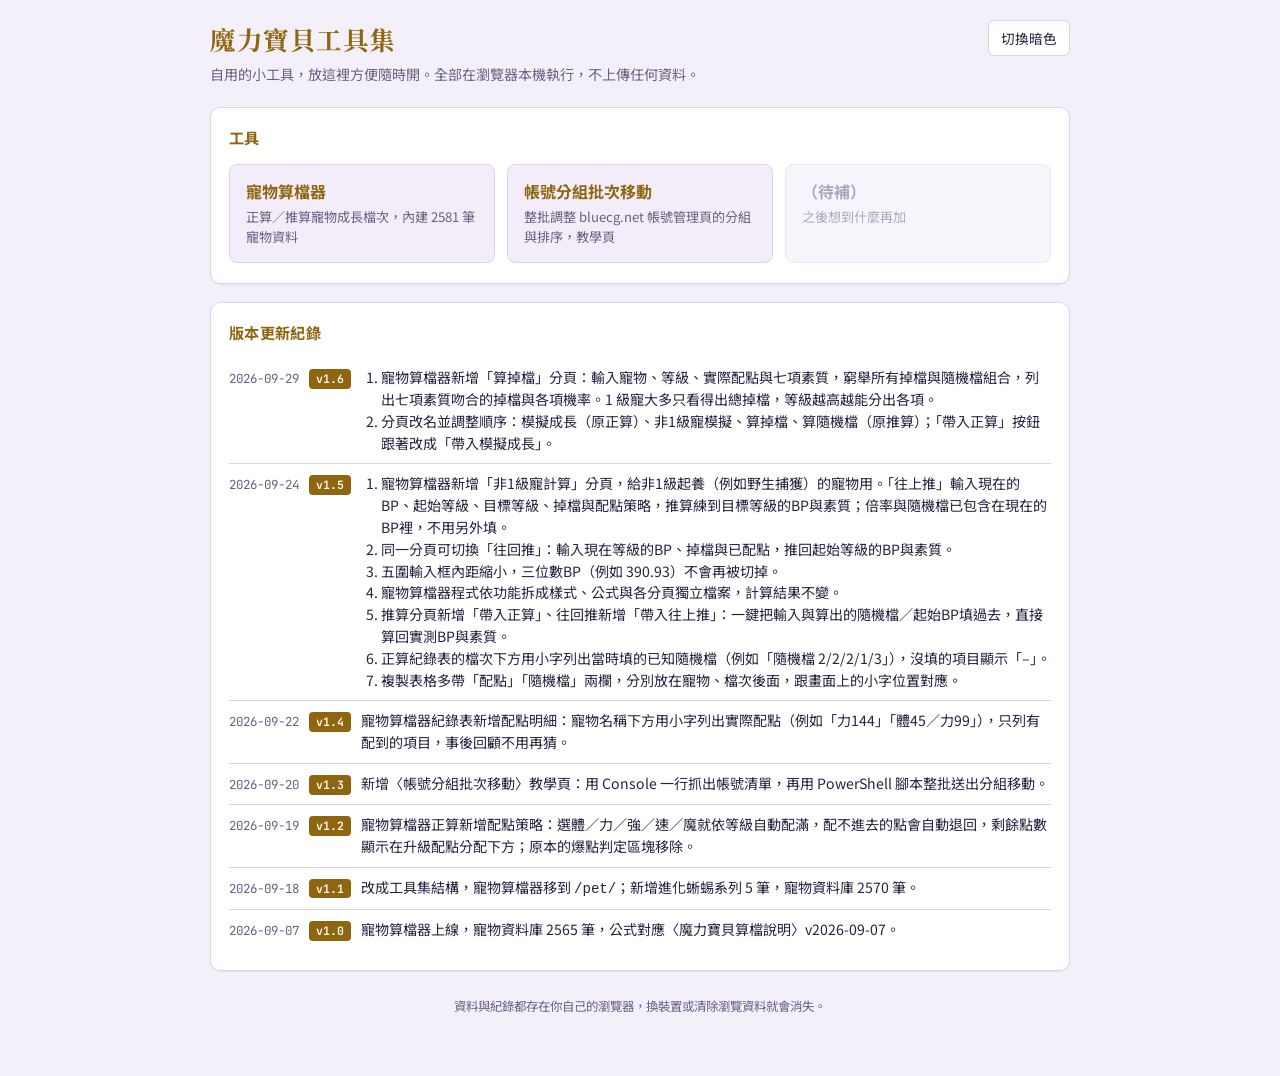
==== index.html @ f2b08b4a "Move today's changes into a new v1.6 changelog entry Co-Authored-By: Claude Opus 5.5 <noreply@anthro" ====
<!DOCTYPE html>
<html lang="zh-Hant">
<head>
<meta charset="UTF-8">
<meta name="viewport" content="width=device-width, initial-scale=1.0">
<title>魔力寶貝工具集</title>
<link rel="preconnect" href="https://fonts.googleapis.com">
<link href="https://fonts.googleapis.com/css2?family=Noto+Serif+TC:wght@600;700&family=Noto+Sans+TC:wght@400;500;700&family=JetBrains+Mono:wght@400;600&display=swap" rel="stylesheet">
<style>
  /* 明亮（預設）—— 與各工具共用同一組色票 */
  :root{
    --bg:#f4f0f9;
    --panel:#ffffff;
    --panel-2:#f2edf9;
    --line:#dcd2ea;
    --text:#2a2140;
    --muted:#6a5f85;
    --gold:#8f6510;
    --gold-hover:#7a550a;
    --on-gold:#ffffff;
    --teal:#1c7a4a;
    --shadow:0 1px 2px rgba(42,33,64,.07);
    --mono:'JetBrains Mono', monospace;
  }
  :root[data-app-theme="dark"]{
    --bg:#211a2e;
    --panel:#2b2240;
    --panel-2:#332950;
    --line:#473a63;
    --text:#f1ecf7;
    --muted:#a99dc4;
    --gold:#e0b74c;
    --gold-hover:#eec765;
    --on-gold:#211a2e;
    --teal:#6fcf97;
    --shadow:none;
  }
  *{box-sizing:border-box;}
  body{
    margin:0;
    background:var(--bg);
    color:var(--text);
    font-family:'Noto Sans TC', system-ui, sans-serif;
    line-height:1.55;
    padding:20px 14px 60px;
  }
  .wrap{max-width:860px;margin:0 auto;}
  .page-head{display:flex;align-items:flex-start;justify-content:space-between;gap:16px;flex-wrap:wrap;margin-bottom:22px;}
  header h1{
    font-family:'Noto Serif TC', serif;
    font-size:1.6rem;margin:0 0 4px;
    color:var(--gold);letter-spacing:.02em;
  }
  header p{margin:0;color:var(--muted);font-size:.88rem;}
  .btn{
    background:var(--panel);border:1px solid var(--line);color:var(--text);
    font-family:'Noto Sans TC',sans-serif;font-size:.85rem;
    border-radius:6px;padding:7px 12px;cursor:pointer;
  }
  .btn:hover{border-color:var(--gold);color:var(--gold);}
  .card{
    background:var(--panel);
    border:1px solid var(--line);
    border-radius:10px;
    box-shadow:var(--shadow);
    padding:18px 18px 20px;
    margin-bottom:18px;
  }
  .card h2{
    font-size:.95rem;margin:0 0 14px;color:var(--gold);
    font-weight:700;letter-spacing:.02em;
  }
  /* 工具清單 */
  .tools{display:grid;grid-template-columns:repeat(auto-fill,minmax(240px,1fr));gap:12px;}
  .tool{
    display:block;text-decoration:none;color:inherit;
    background:var(--panel-2);
    border:1px solid var(--line);
    border-radius:8px;padding:14px 16px;
    transition:border-color .12s, transform .12s;
  }
  .tool:hover{border-color:var(--gold);transform:translateY(-1px);}
  .tool .name{font-weight:700;font-size:1rem;color:var(--gold);margin-bottom:3px;}
  .tool .desc{font-size:.82rem;color:var(--muted);}
  .tool.soon{opacity:.55;cursor:default;pointer-events:none;}
  .tool.soon .name{color:var(--muted);}
  /* 版本更新紀錄 */
  .log{list-style:none;margin:0;padding:0;}
  .log > li{
    display:grid;grid-template-columns:auto auto 1fr;gap:10px;
    align-items:baseline;
    padding:9px 0;border-top:1px solid var(--line);
  }
  .log > li:first-child{border-top:none;}
  .log .date{font-family:var(--mono);font-size:.78rem;color:var(--muted);white-space:nowrap;}
  .log .ver{
    font-family:var(--mono);font-size:.72rem;font-weight:600;
    color:var(--on-gold);background:var(--gold);
    border-radius:4px;padding:1px 7px;white-space:nowrap;
  }
  .log .what{font-size:.88rem;}
  .log .what ol{margin:0;padding-left:1.4em;}
  @media (max-width:520px){
    .log > li{grid-template-columns:auto 1fr;}
    .log .what{grid-column:1 / -1;}
  }
  footer{margin-top:26px;color:var(--muted);font-size:.78rem;text-align:center;}
  footer a{color:var(--muted);}
</style>
<script>
  // 在繪製前套用主題，避免閃一下白底；與各工具共用同一個 key
  (function(){
    var t = 'light';
    try { t = localStorage.getItem('moli-calc-theme') || 'light'; } catch (e) {}
    document.documentElement.setAttribute('data-app-theme', t);
  })();
</script>
</head>
<body>
<div class="wrap">

  <div class="page-head">
    <header>
      <h1>魔力寶貝工具集</h1>
      <p>自用的小工具，放這裡方便隨時開。全部在瀏覽器本機執行，不上傳任何資料。</p>
    </header>
    <button type="button" class="btn" id="theme-toggle">切換暗色</button>
  </div>

  <div class="card">
    <h2>工具</h2>
    <div class="tools">
      <a class="tool" href="./pet/">
        <div class="name">寵物算檔器</div>
        <div class="desc">正算／推算寵物成長檔次，內建 2581 筆寵物資料</div>
      </a>
      <a class="tool" href="./account-move/">
        <div class="name">帳號分組批次移動</div>
        <div class="desc">整批調整 bluecg.net 帳號管理頁的分組與排序，教學頁</div>
      </a>
      <div class="tool soon">
        <div class="name">（待補）</div>
        <div class="desc">之後想到什麼再加</div>
      </div>
    </div>
  </div>

  <div class="card">
    <h2>版本更新紀錄</h2>
    <ul class="log">
      <li>
        <span class="date">2026-09-29</span>
        <span class="ver">v1.6</span>
        <div class="what">
          <ol>
            <li>寵物算檔器新增「算掉檔」分頁：輸入寵物、等級、實際配點與七項素質，窮舉所有掉檔與隨機檔組合，列出七項素質吻合的掉檔與各項機率。1 級寵大多只看得出總掉檔，等級越高越能分出各項。</li>
            <li>分頁改名並調整順序：模擬成長（原正算）、非1級寵模擬、算掉檔、算隨機檔（原推算）；「帶入正算」按鈕跟著改成「帶入模擬成長」。</li>
          </ol>
        </div>
      </li>
      <li>
        <span class="date">2026-09-24</span>
        <span class="ver">v1.5</span>
        <div class="what">
          <ol>
            <li>寵物算檔器新增「非1級寵計算」分頁，給非1級起養（例如野生捕獲）的寵物用。「往上推」輸入現在的BP、起始等級、目標等級、掉檔與配點策略，推算練到目標等級的BP與素質；倍率與隨機檔已包含在現在的BP裡，不用另外填。</li>
            <li>同一分頁可切換「往回推」：輸入現在等級的BP、掉檔與已配點，推回起始等級的BP與素質。</li>
            <li>五圍輸入框內距縮小，三位數BP（例如 390.93）不會再被切掉。</li>
            <li>寵物算檔器程式依功能拆成樣式、公式與各分頁獨立檔案，計算結果不變。</li>
            <li>推算分頁新增「帶入正算」、往回推新增「帶入往上推」：一鍵把輸入與算出的隨機檔／起始BP填過去，直接算回實測BP與素質。</li>
            <li>正算紀錄表的檔次下方用小字列出當時填的已知隨機檔（例如「隨機檔 2/2/2/1/3」），沒填的項目顯示「–」。</li>
            <li>複製表格多帶「配點」「隨機檔」兩欄，分別放在寵物、檔次後面，跟畫面上的小字位置對應。</li>
          </ol>
        </div>
      </li>
      <li>
        <span class="date">2026-09-22</span>
        <span class="ver">v1.4</span>
        <span class="what">寵物算檔器紀錄表新增配點明細：寵物名稱下方用小字列出實際配點（例如「力144」「體45／力99」），只列有配到的項目，事後回顧不用再猜。</span>
      </li>
      <li>
        <span class="date">2026-09-20</span>
        <span class="ver">v1.3</span>
        <span class="what">新增〈帳號分組批次移動〉教學頁：用 Console 一行抓出帳號清單，再用 PowerShell 腳本整批送出分組移動。</span>
      </li>
      <li>
        <span class="date">2026-09-19</span>
        <span class="ver">v1.2</span>
        <span class="what">寵物算檔器正算新增配點策略：選體／力／強／速／魔就依等級自動配滿，配不進去的點會自動退回，剩餘點數顯示在升級配點分配下方；原本的爆點判定區塊移除。</span>
      </li>
      <li>
        <span class="date">2026-09-18</span>
        <span class="ver">v1.1</span>
        <span class="what">改成工具集結構，寵物算檔器移到 <code>/pet/</code>；新增進化蜥蜴系列 5 筆，寵物資料庫 2570 筆。</span>
      </li>
      <li>
        <span class="date">2026-09-07</span>
        <span class="ver">v1.0</span>
        <span class="what">寵物算檔器上線，寵物資料庫 2565 筆，公式對應〈魔力寶貝算檔說明〉v2026-09-07。</span>
      </li>
    </ul>
  </div>

  <footer>
    資料與紀錄都存在你自己的瀏覽器，換裝置或清除瀏覽資料就會消失。
  </footer>

</div>

<script>
const THEME_KEY = 'moli-calc-theme';
function applyTheme(t){
  document.documentElement.setAttribute('data-app-theme', t);
  document.getElementById('theme-toggle').textContent = (t === 'dark') ? '切換亮色' : '切換暗色';
}
let theme = 'light';
try { theme = localStorage.getItem(THEME_KEY) || 'light'; } catch (e) { theme = 'light'; }
document.getElementById('theme-toggle').addEventListener('click', () => {
  theme = (theme === 'dark') ? 'light' : 'dark';
  try { localStorage.setItem(THEME_KEY, theme); } catch (e) { /* 無法保存時仍可切換 */ }
  applyTheme(theme);
});
applyTheme(theme);
</script>
</body>
</html>
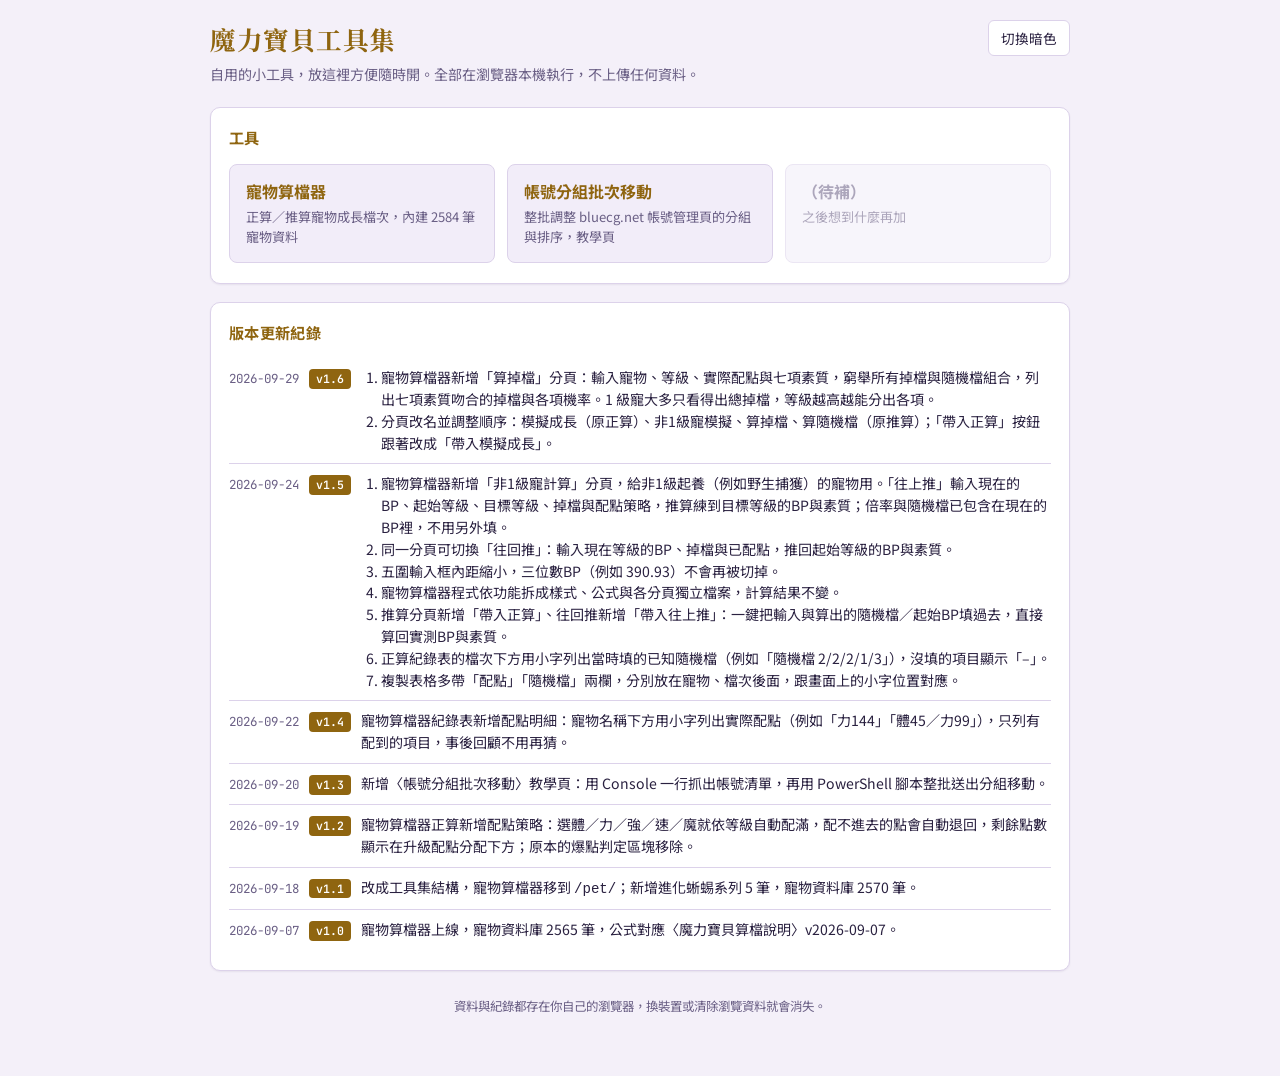
==== commit 18142ba4: "Add three more pets to the pet database Co-Authored-By: Claude Opus 5.5 <noreply@anthropic.com>" ====
--- a/index.html
+++ b/index.html
@@ -132,7 +132,7 @@
     <div class="tools">
       <a class="tool" href="./pet/">
         <div class="name">寵物算檔器</div>
-        <div class="desc">正算／推算寵物成長檔次，內建 2581 筆寵物資料</div>
+        <div class="desc">正算／推算寵物成長檔次，內建 2584 筆寵物資料</div>
       </a>
       <a class="tool" href="./account-move/">
         <div class="name">帳號分組批次移動</div>
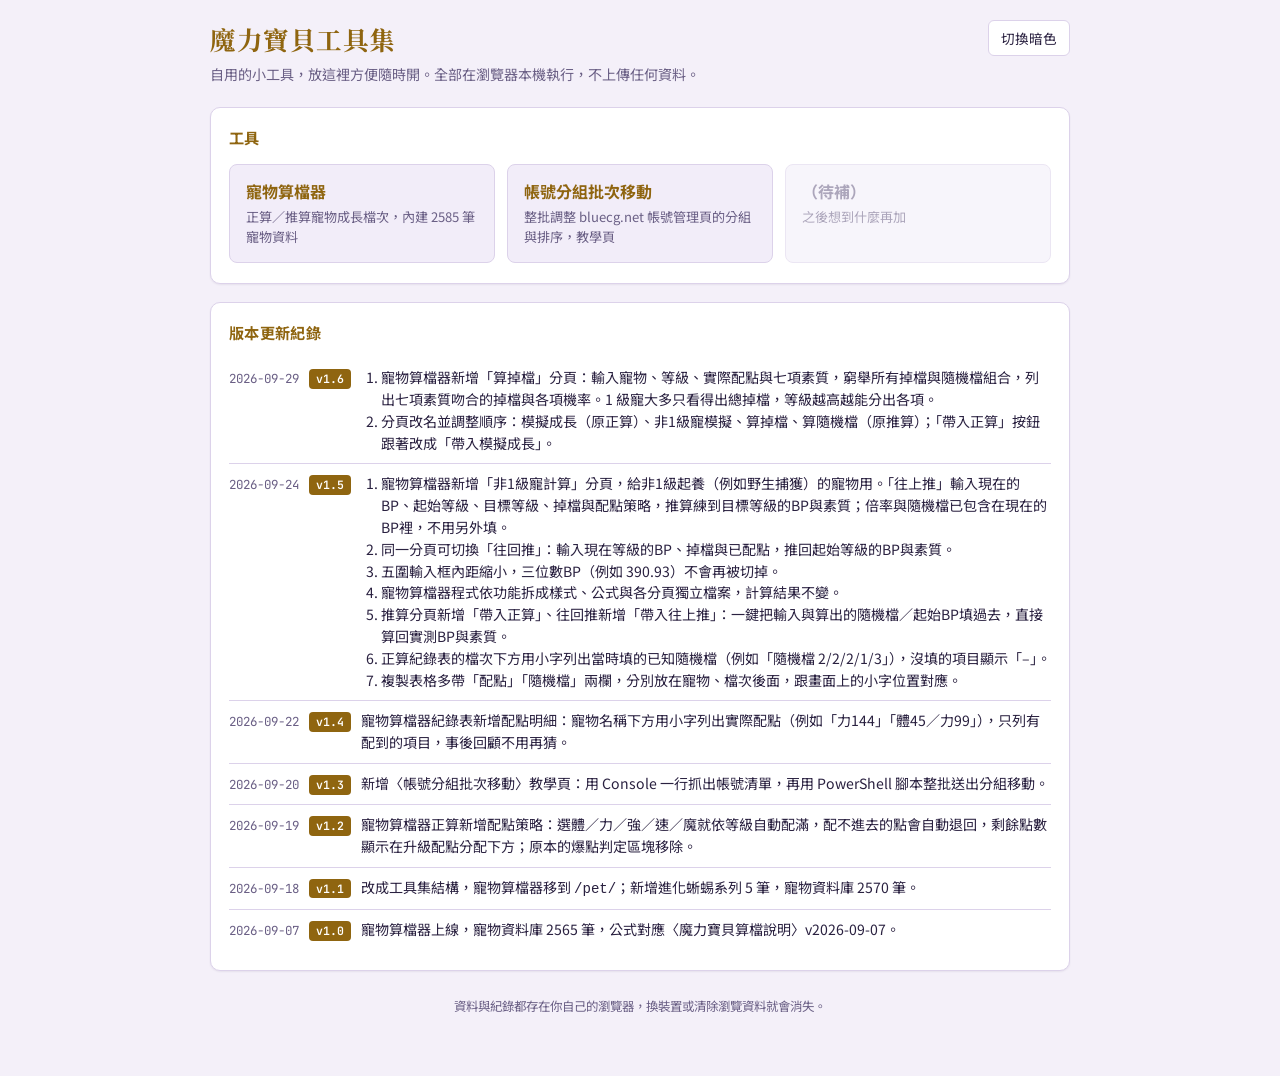
==== commit d2c235e7: "Add one more pet and sync the pet page count Co-Authored-By: Claude Opus 5.5 <noreply@anthropic.com>" ====
--- a/index.html
+++ b/index.html
@@ -132,7 +132,7 @@
     <div class="tools">
       <a class="tool" href="./pet/">
         <div class="name">寵物算檔器</div>
-        <div class="desc">正算／推算寵物成長檔次，內建 2584 筆寵物資料</div>
+        <div class="desc">正算／推算寵物成長檔次，內建 2585 筆寵物資料</div>
       </a>
       <a class="tool" href="./account-move/">
         <div class="name">帳號分組批次移動</div>
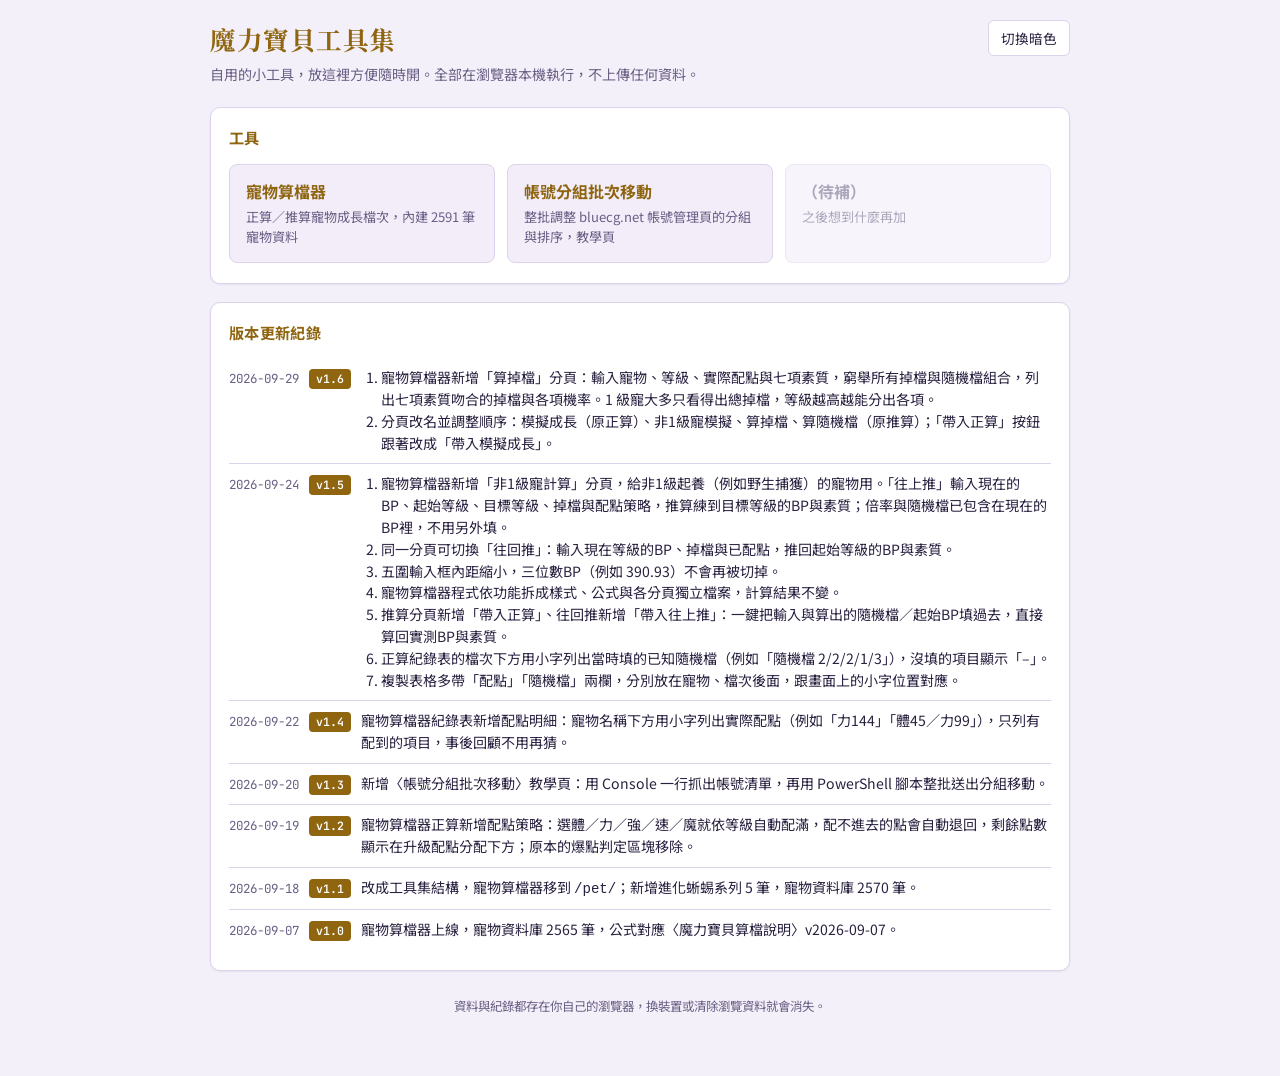
==== commit b114d65b: "Add six more pets and sync the pet page count Co-Authored-By: Claude Opus 5.5 <noreply@anthropic.com" ====
--- a/index.html
+++ b/index.html
@@ -132,7 +132,7 @@
     <div class="tools">
       <a class="tool" href="./pet/">
         <div class="name">寵物算檔器</div>
-        <div class="desc">正算／推算寵物成長檔次，內建 2585 筆寵物資料</div>
+        <div class="desc">正算／推算寵物成長檔次，內建 2591 筆寵物資料</div>
       </a>
       <a class="tool" href="./account-move/">
         <div class="name">帳號分組批次移動</div>
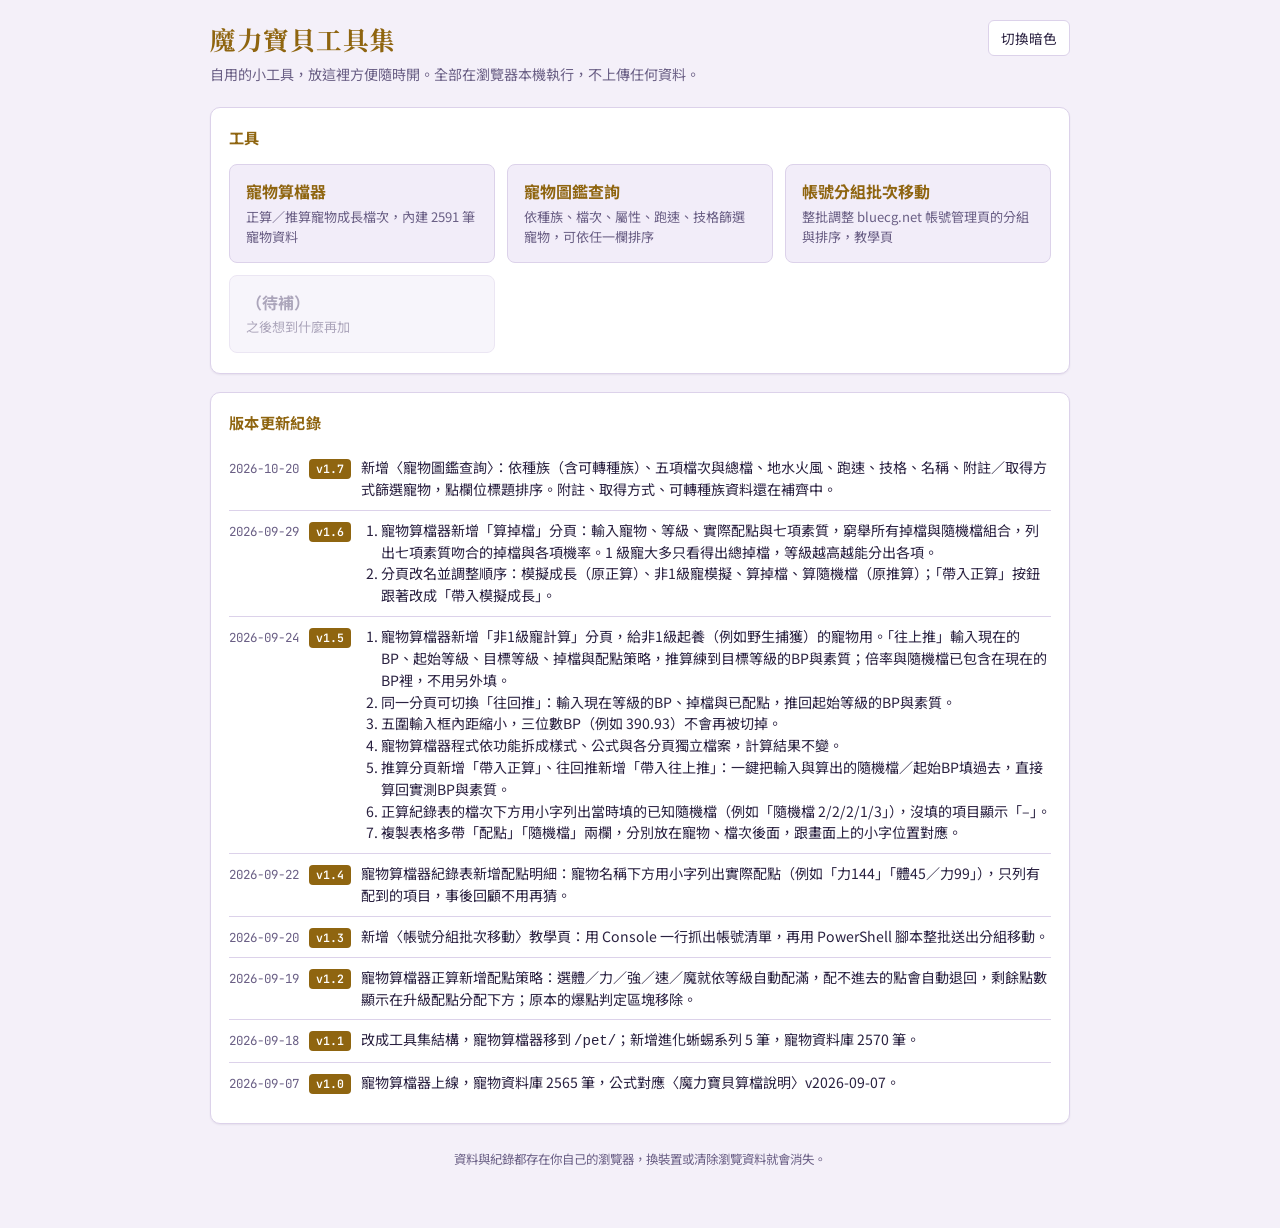
==== commit bb130be6: "Add a pet search page with filters for race, stats, elements, ride speed and skill slots Co-Authored" ====
--- a/index.html
+++ b/index.html
@@ -134,6 +134,10 @@
         <div class="name">寵物算檔器</div>
         <div class="desc">正算／推算寵物成長檔次，內建 2591 筆寵物資料</div>
       </a>
+      <a class="tool" href="./pet-search/">
+        <div class="name">寵物圖鑑查詢</div>
+        <div class="desc">依種族、檔次、屬性、跑速、技格篩選寵物，可依任一欄排序</div>
+      </a>
       <a class="tool" href="./account-move/">
         <div class="name">帳號分組批次移動</div>
         <div class="desc">整批調整 bluecg.net 帳號管理頁的分組與排序，教學頁</div>
@@ -148,6 +152,11 @@
   <div class="card">
     <h2>版本更新紀錄</h2>
     <ul class="log">
+      <li>
+        <span class="date">2026-10-20</span>
+        <span class="ver">v1.7</span>
+        <span class="what">新增〈寵物圖鑑查詢〉：依種族（含可轉種族）、五項檔次與總檔、地水火風、跑速、技格、名稱、附註／取得方式篩選寵物，點欄位標題排序。附註、取得方式、可轉種族資料還在補齊中。</span>
+      </li>
       <li>
         <span class="date">2026-09-29</span>
         <span class="ver">v1.6</span>
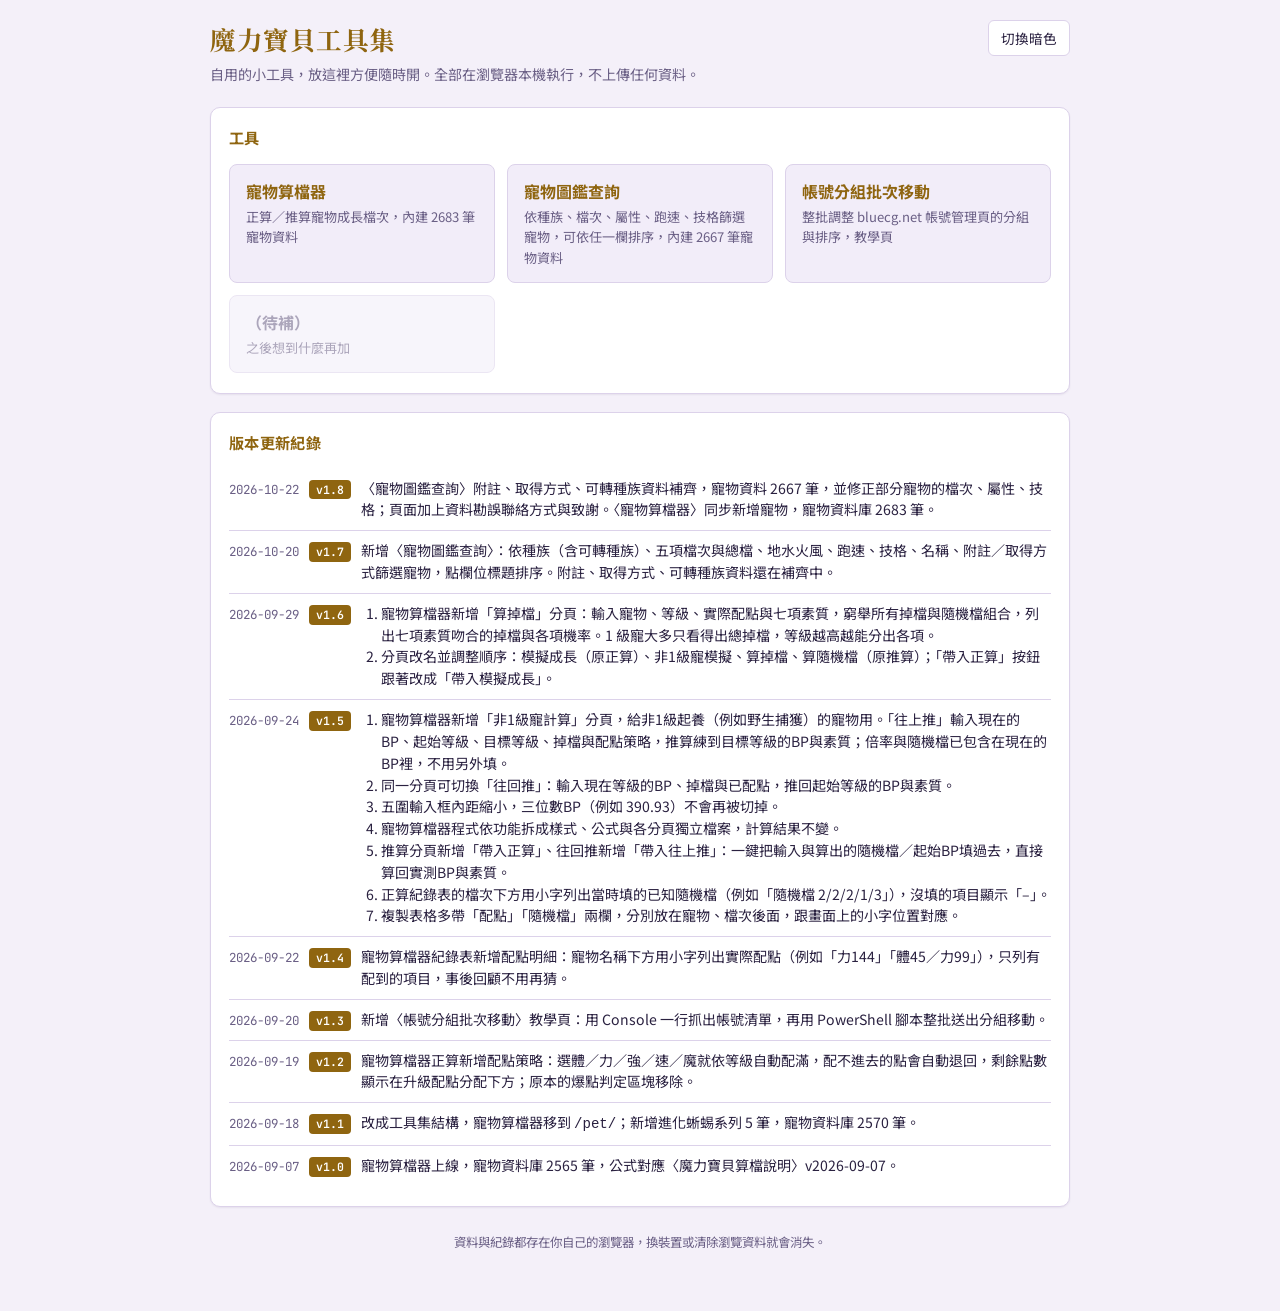
==== commit b1ce2414: "Fill in pet notes, sources and convertible races; sync pet counts The pet search data now comes from" ====
--- a/index.html
+++ b/index.html
@@ -132,11 +132,11 @@
     <div class="tools">
       <a class="tool" href="./pet/">
         <div class="name">寵物算檔器</div>
-        <div class="desc">正算／推算寵物成長檔次，內建 2591 筆寵物資料</div>
+        <div class="desc">正算／推算寵物成長檔次，內建 2683 筆寵物資料</div>
       </a>
       <a class="tool" href="./pet-search/">
         <div class="name">寵物圖鑑查詢</div>
-        <div class="desc">依種族、檔次、屬性、跑速、技格篩選寵物，可依任一欄排序</div>
+        <div class="desc">依種族、檔次、屬性、跑速、技格篩選寵物，可依任一欄排序，內建 2667 筆寵物資料</div>
       </a>
       <a class="tool" href="./account-move/">
         <div class="name">帳號分組批次移動</div>
@@ -152,6 +152,11 @@
   <div class="card">
     <h2>版本更新紀錄</h2>
     <ul class="log">
+      <li>
+        <span class="date">2026-10-22</span>
+        <span class="ver">v1.8</span>
+        <span class="what">〈寵物圖鑑查詢〉附註、取得方式、可轉種族資料補齊，寵物資料 2667 筆，並修正部分寵物的檔次、屬性、技格；頁面加上資料勘誤聯絡方式與致謝。〈寵物算檔器〉同步新增寵物，寵物資料庫 2683 筆。</span>
+      </li>
       <li>
         <span class="date">2026-10-20</span>
         <span class="ver">v1.7</span>
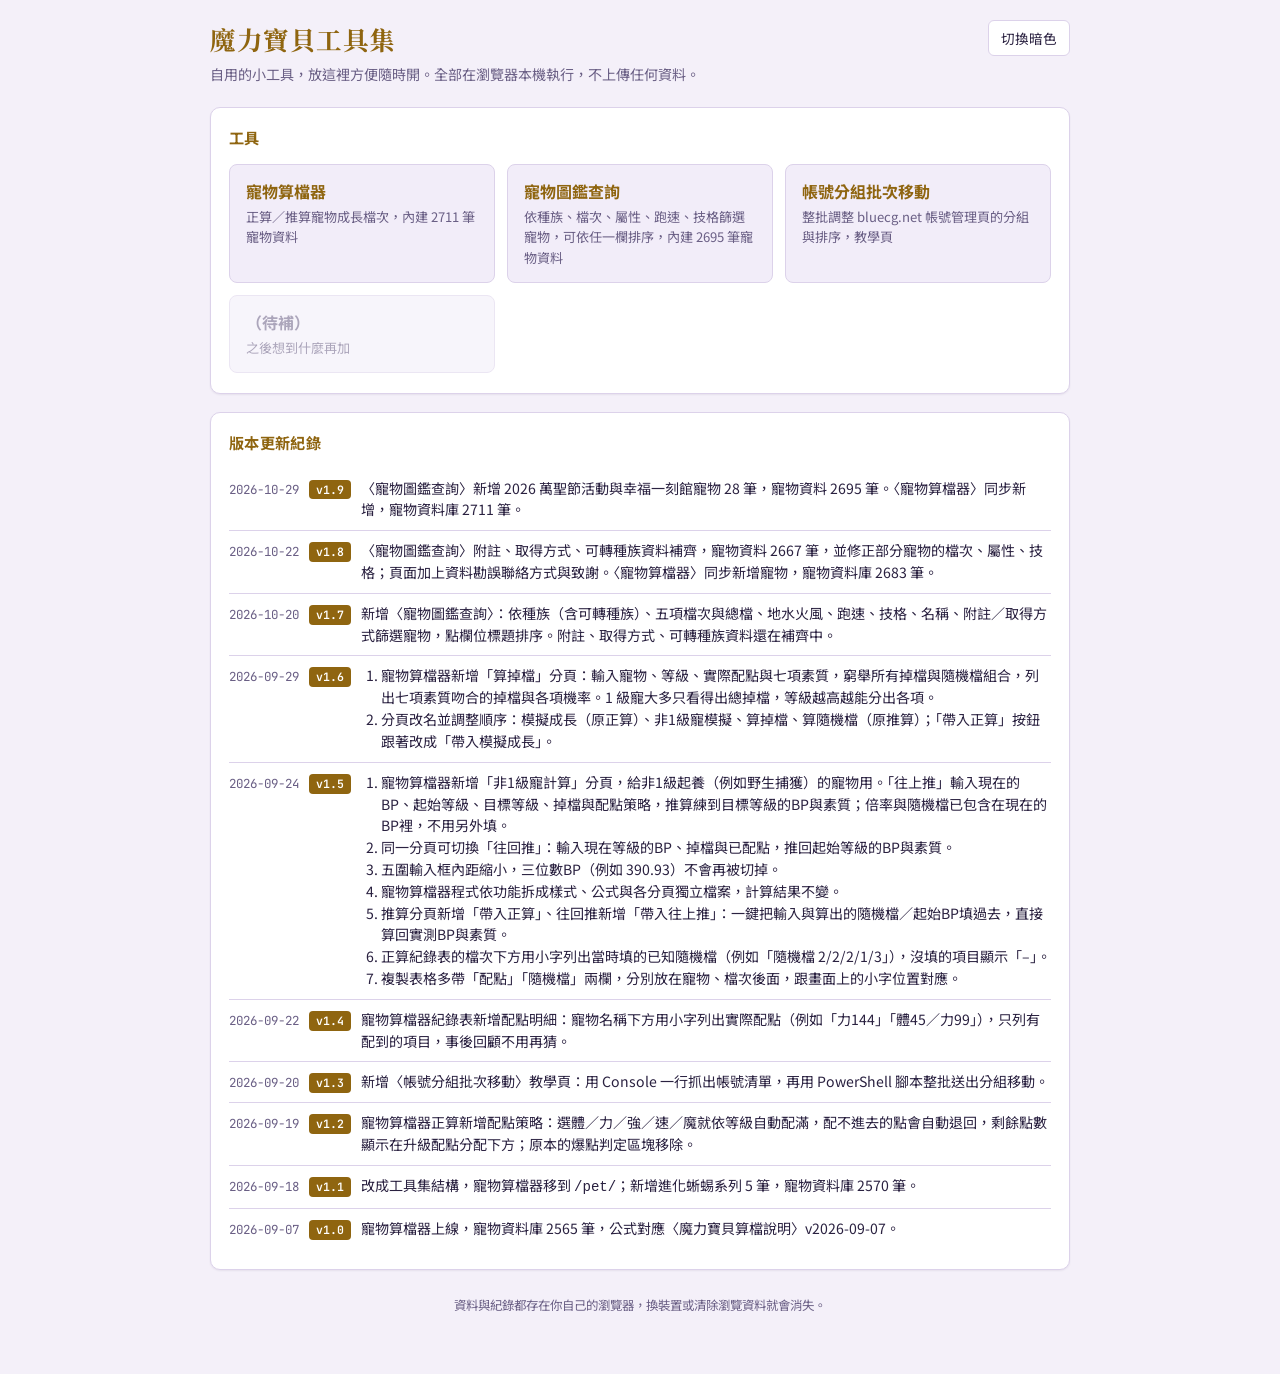
==== commit 16806cc1: "Add 28 pets from the 2026 Halloween event and Happiness Hall Pet search data now has 2695 pets and t" ====
--- a/index.html
+++ b/index.html
@@ -132,11 +132,11 @@
     <div class="tools">
       <a class="tool" href="./pet/">
         <div class="name">寵物算檔器</div>
-        <div class="desc">正算／推算寵物成長檔次，內建 2683 筆寵物資料</div>
+        <div class="desc">正算／推算寵物成長檔次，內建 2711 筆寵物資料</div>
       </a>
       <a class="tool" href="./pet-search/">
         <div class="name">寵物圖鑑查詢</div>
-        <div class="desc">依種族、檔次、屬性、跑速、技格篩選寵物，可依任一欄排序，內建 2667 筆寵物資料</div>
+        <div class="desc">依種族、檔次、屬性、跑速、技格篩選寵物，可依任一欄排序，內建 2695 筆寵物資料</div>
       </a>
       <a class="tool" href="./account-move/">
         <div class="name">帳號分組批次移動</div>
@@ -152,6 +152,11 @@
   <div class="card">
     <h2>版本更新紀錄</h2>
     <ul class="log">
+      <li>
+        <span class="date">2026-10-29</span>
+        <span class="ver">v1.9</span>
+        <span class="what">〈寵物圖鑑查詢〉新增 2026 萬聖節活動與幸福一刻館寵物 28 筆，寵物資料 2695 筆。〈寵物算檔器〉同步新增，寵物資料庫 2711 筆。</span>
+      </li>
       <li>
         <span class="date">2026-10-22</span>
         <span class="ver">v1.8</span>
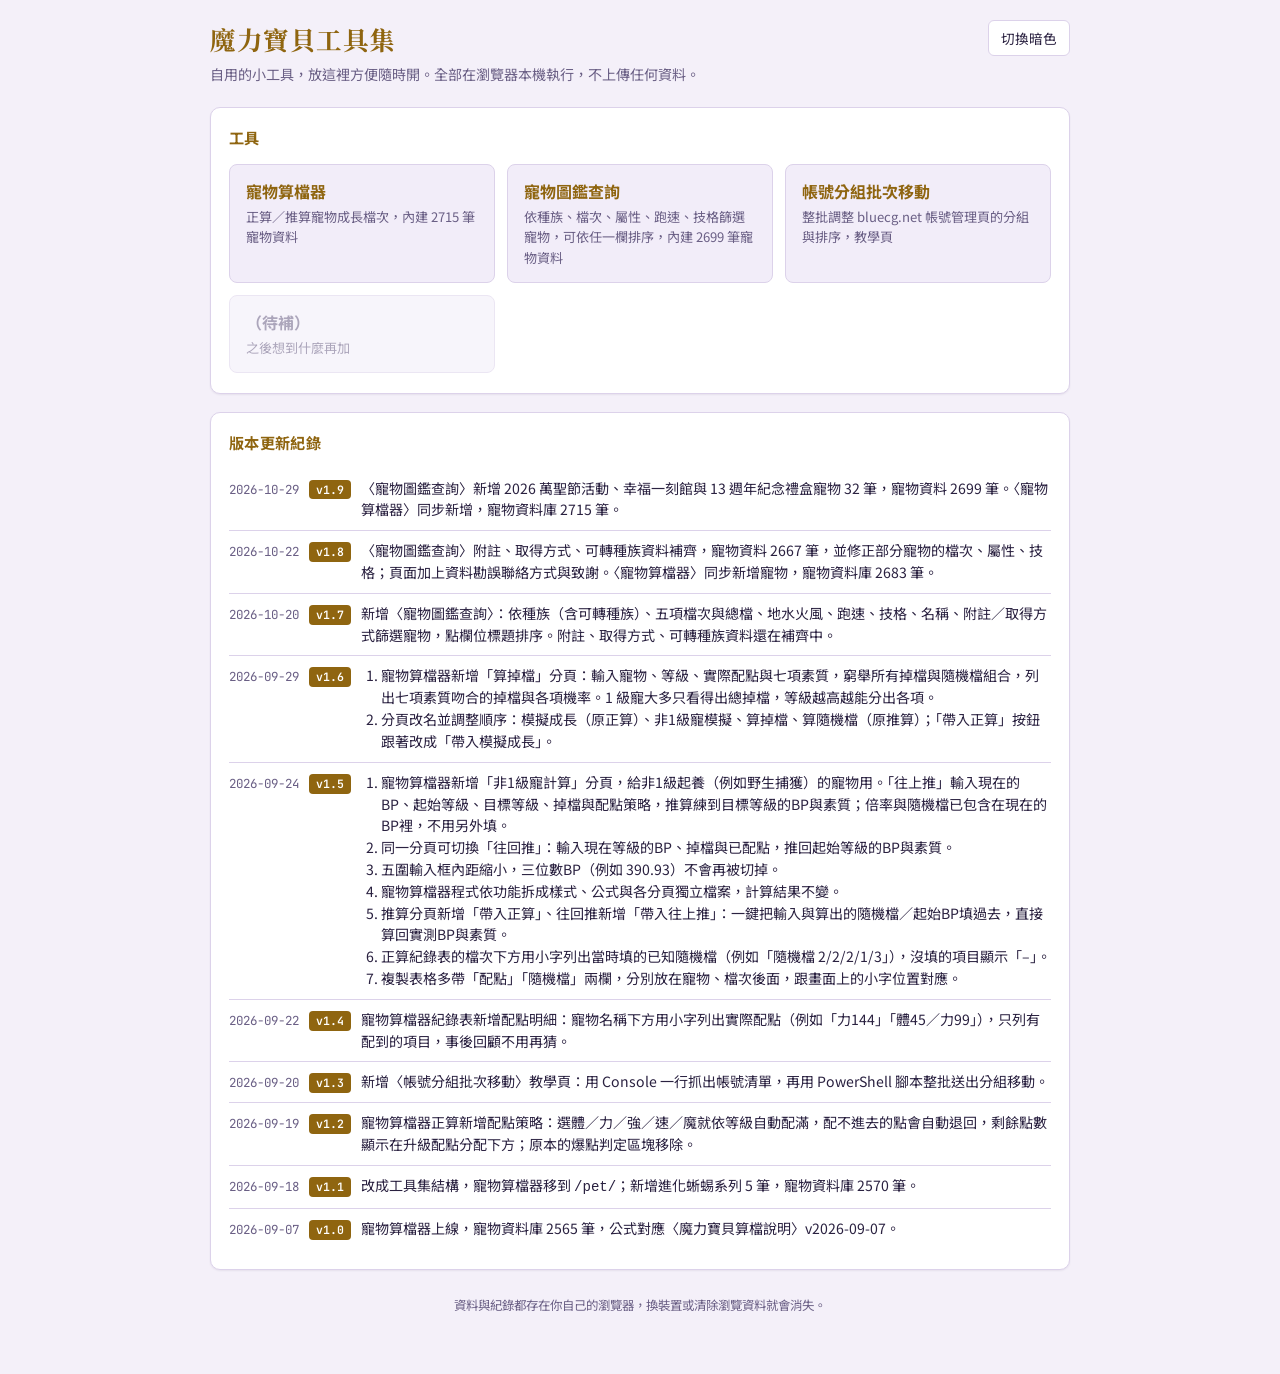
==== commit 1c7829b3: "Add 4 pets from the 13th anniversary gift box Pet search data now has 2699 pets and the calculator's" ====
--- a/index.html
+++ b/index.html
@@ -132,11 +132,11 @@
     <div class="tools">
       <a class="tool" href="./pet/">
         <div class="name">寵物算檔器</div>
-        <div class="desc">正算／推算寵物成長檔次，內建 2711 筆寵物資料</div>
+        <div class="desc">正算／推算寵物成長檔次，內建 2715 筆寵物資料</div>
       </a>
       <a class="tool" href="./pet-search/">
         <div class="name">寵物圖鑑查詢</div>
-        <div class="desc">依種族、檔次、屬性、跑速、技格篩選寵物，可依任一欄排序，內建 2695 筆寵物資料</div>
+        <div class="desc">依種族、檔次、屬性、跑速、技格篩選寵物，可依任一欄排序，內建 2699 筆寵物資料</div>
       </a>
       <a class="tool" href="./account-move/">
         <div class="name">帳號分組批次移動</div>
@@ -155,7 +155,7 @@
       <li>
         <span class="date">2026-10-29</span>
         <span class="ver">v1.9</span>
-        <span class="what">〈寵物圖鑑查詢〉新增 2026 萬聖節活動與幸福一刻館寵物 28 筆，寵物資料 2695 筆。〈寵物算檔器〉同步新增，寵物資料庫 2711 筆。</span>
+        <span class="what">〈寵物圖鑑查詢〉新增 2026 萬聖節活動、幸福一刻館與 13 週年紀念禮盒寵物 32 筆，寵物資料 2699 筆。〈寵物算檔器〉同步新增，寵物資料庫 2715 筆。</span>
       </li>
       <li>
         <span class="date">2026-10-22</span>
